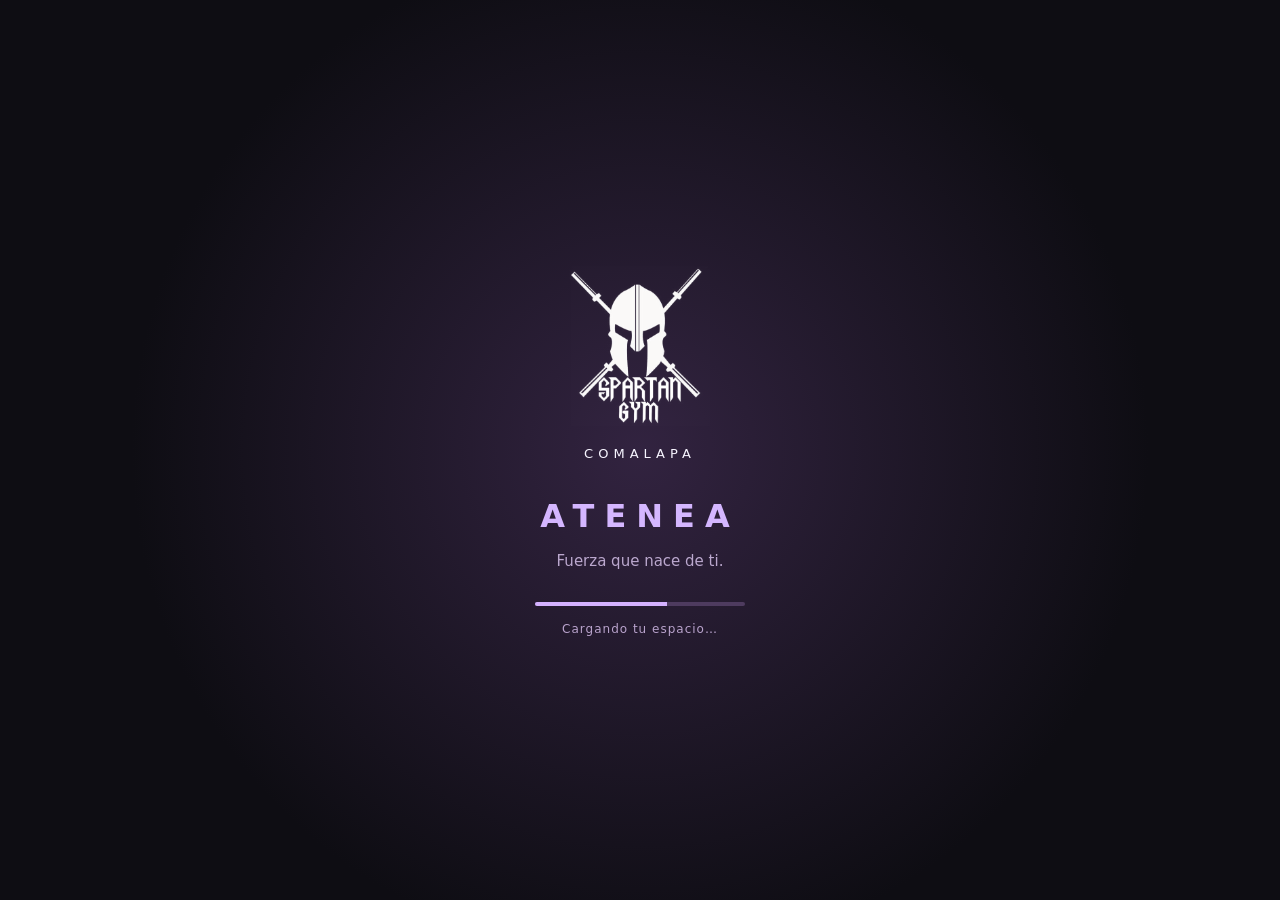
==== atenea/actualizar.html @ c465d32f "Corregir actualización de ATENEA instalada y agregar acceso de recuperación sin borrar progreso" ====
<!doctype html><html lang="es"><meta charset="utf-8"><meta name="viewport" content="width=device-width,initial-scale=1"><meta name="theme-color" content="#111117"><title>Actualizar ATENEA</title>
<style>body{margin:0;min-height:100vh;display:grid;place-items:center;background:#111117;color:#f4edff;font:18px system-ui}main{max-width:440px;padding:32px}h1{font-size:32px}p{line-height:1.6;color:#cfc4df}button,a{display:block;padding:20px;border:0;border-radius:20px;background:#cfb8ff;color:#21172f;font:700 20px system-ui;text-align:center;text-decoration:none}small{display:block;margin-top:24px;color:#a99abb}</style>
<main><h1>Actualizando ATENEA</h1><p id="status">Preparando los ejercicios y las variantes sin máquina… Tus registros se conservan.</p><button id="retry" hidden>Reintentar</button><small>SPARTAN GYM · COMALAPA · v3.1</small></main>
<script>
async function update(){
 const status=document.getElementById('status'),retry=document.getElementById('retry');retry.hidden=true;
 try{
  const base=new URL('./',location.href);
  const check=await fetch(new URL('index.html?comprobar='+Date.now(),base),{cache:'no-store'});
  if(!check.ok||!(await check.text()).includes('v=3.1'))throw Error('La actualización todavía no está disponible. Probá nuevamente.');
  if('serviceWorker'in navigator){
   const regs=await navigator.serviceWorker.getRegistrations();
   await Promise.all(regs.filter(r=>r.scope===base.href).map(r=>r.unregister()));
  }
  if('caches'in window){const names=await caches.keys();await Promise.all(names.filter(n=>n.startsWith('atenea-')).map(n=>caches.delete(n)));}
  status.textContent='Actualización lista. Entrando a ATENEA…';
  location.replace(new URL('index.html?actualizada=3.1&ts='+Date.now()+'#home',base).href);
 }catch(e){status.textContent='No se pudo completar: '+e.message+' Tus registros siguen guardados.';retry.hidden=false;}
}
document.getElementById('retry').onclick=update;update();
</script></html>
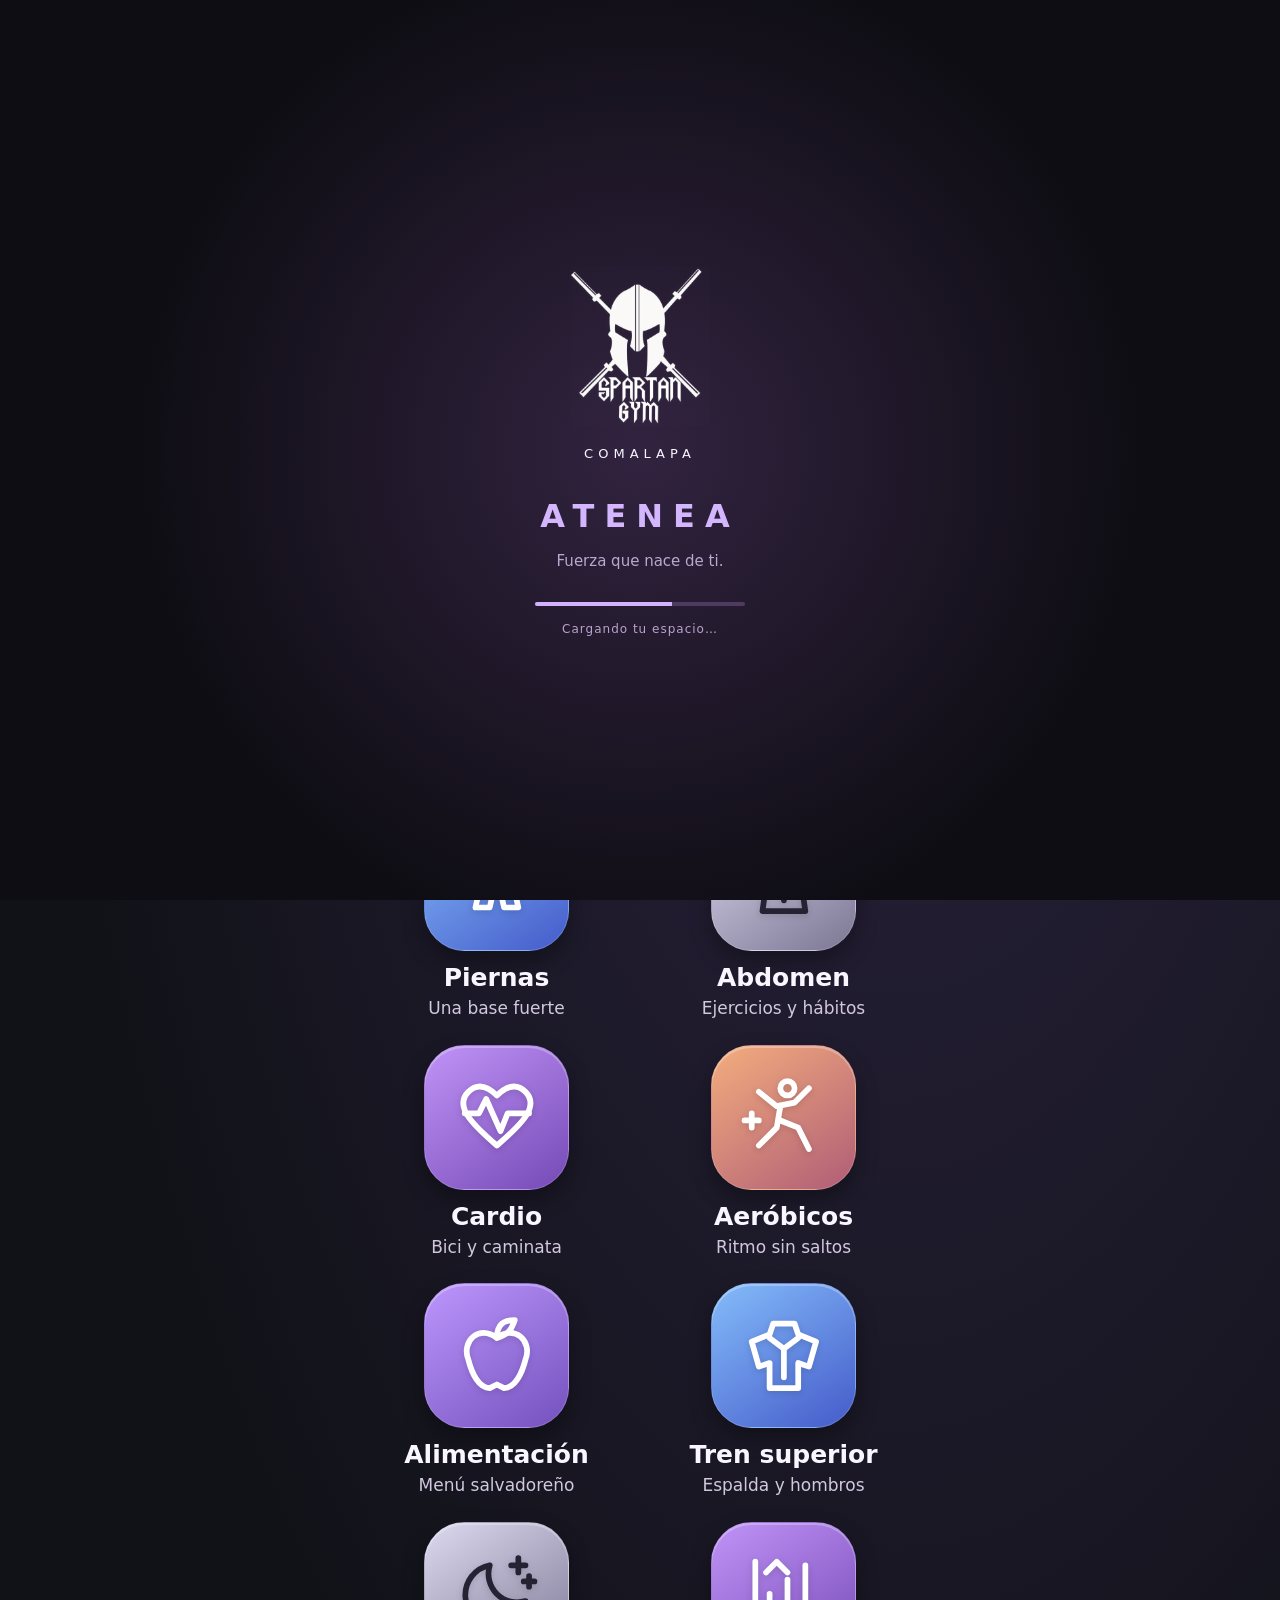
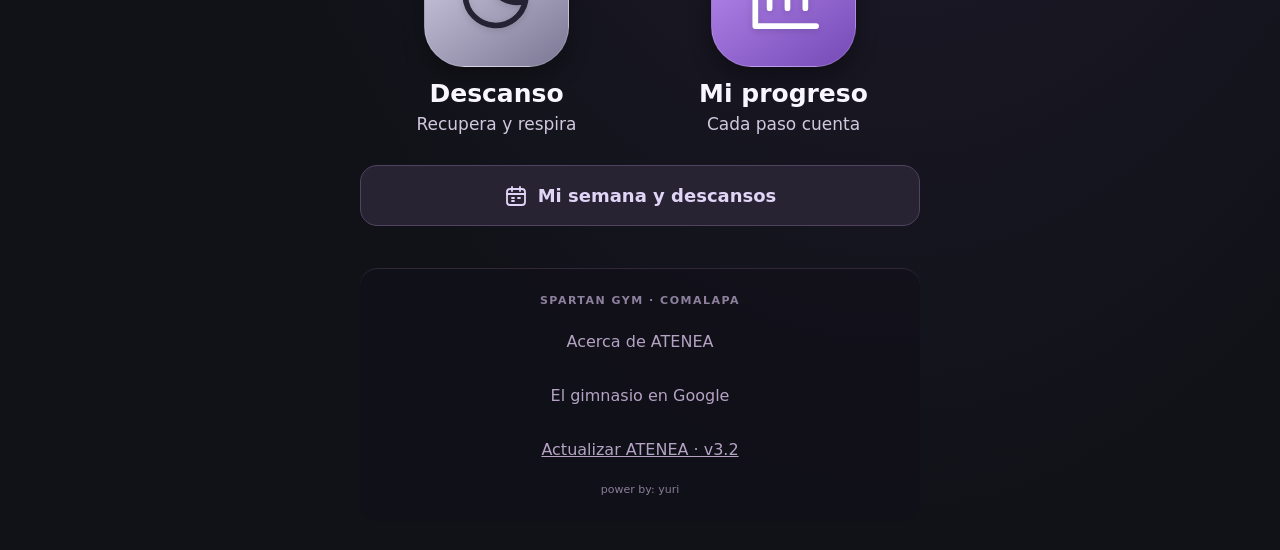
==== commit 68dddfda: "ATENEA 3.2: sustituir 25 esquemas por GIF y fotos de referencia" ====
--- a/atenea/actualizar.html
+++ b/atenea/actualizar.html
@@ -1,20 +1,20 @@
 <!doctype html><html lang="es"><meta charset="utf-8"><meta name="viewport" content="width=device-width,initial-scale=1"><meta name="theme-color" content="#111117"><title>Actualizar ATENEA</title>
 <style>body{margin:0;min-height:100vh;display:grid;place-items:center;background:#111117;color:#f4edff;font:18px system-ui}main{max-width:440px;padding:32px}h1{font-size:32px}p{line-height:1.6;color:#cfc4df}button,a{display:block;padding:20px;border:0;border-radius:20px;background:#cfb8ff;color:#21172f;font:700 20px system-ui;text-align:center;text-decoration:none}small{display:block;margin-top:24px;color:#a99abb}</style>
-<main><h1>Actualizando ATENEA</h1><p id="status">Preparando los ejercicios y las variantes sin máquina… Tus registros se conservan.</p><button id="retry" hidden>Reintentar</button><small>SPARTAN GYM · COMALAPA · v3.1</small></main>
+<main><h1>Actualizando ATENEA</h1><p id="status">Preparando los ejercicios y las variantes sin máquina… Tus registros se conservan.</p><button id="retry" hidden>Reintentar</button><small>SPARTAN GYM · COMALAPA · v3.2</small></main>
 <script>
 async function update(){
  const status=document.getElementById('status'),retry=document.getElementById('retry');retry.hidden=true;
  try{
   const base=new URL('./',location.href);
   const check=await fetch(new URL('index.html?comprobar='+Date.now(),base),{cache:'no-store'});
-  if(!check.ok||!(await check.text()).includes('v=3.1'))throw Error('La actualización todavía no está disponible. Probá nuevamente.');
+  if(!check.ok||!(await check.text()).includes('v=3.2'))throw Error('La actualización todavía no está disponible. Probá nuevamente.');
   if('serviceWorker'in navigator){
    const regs=await navigator.serviceWorker.getRegistrations();
    await Promise.all(regs.filter(r=>r.scope===base.href).map(r=>r.unregister()));
   }
   if('caches'in window){const names=await caches.keys();await Promise.all(names.filter(n=>n.startsWith('atenea-')).map(n=>caches.delete(n)));}
   status.textContent='Actualización lista. Entrando a ATENEA…';
-  location.replace(new URL('index.html?actualizada=3.1&ts='+Date.now()+'#home',base).href);
+  location.replace(new URL('index.html?actualizada=3.2&ts='+Date.now()+'#home',base).href);
  }catch(e){status.textContent='No se pudo completar: '+e.message+' Tus registros siguen guardados.';retry.hidden=false;}
 }
 document.getElementById('retry').onclick=update;update();
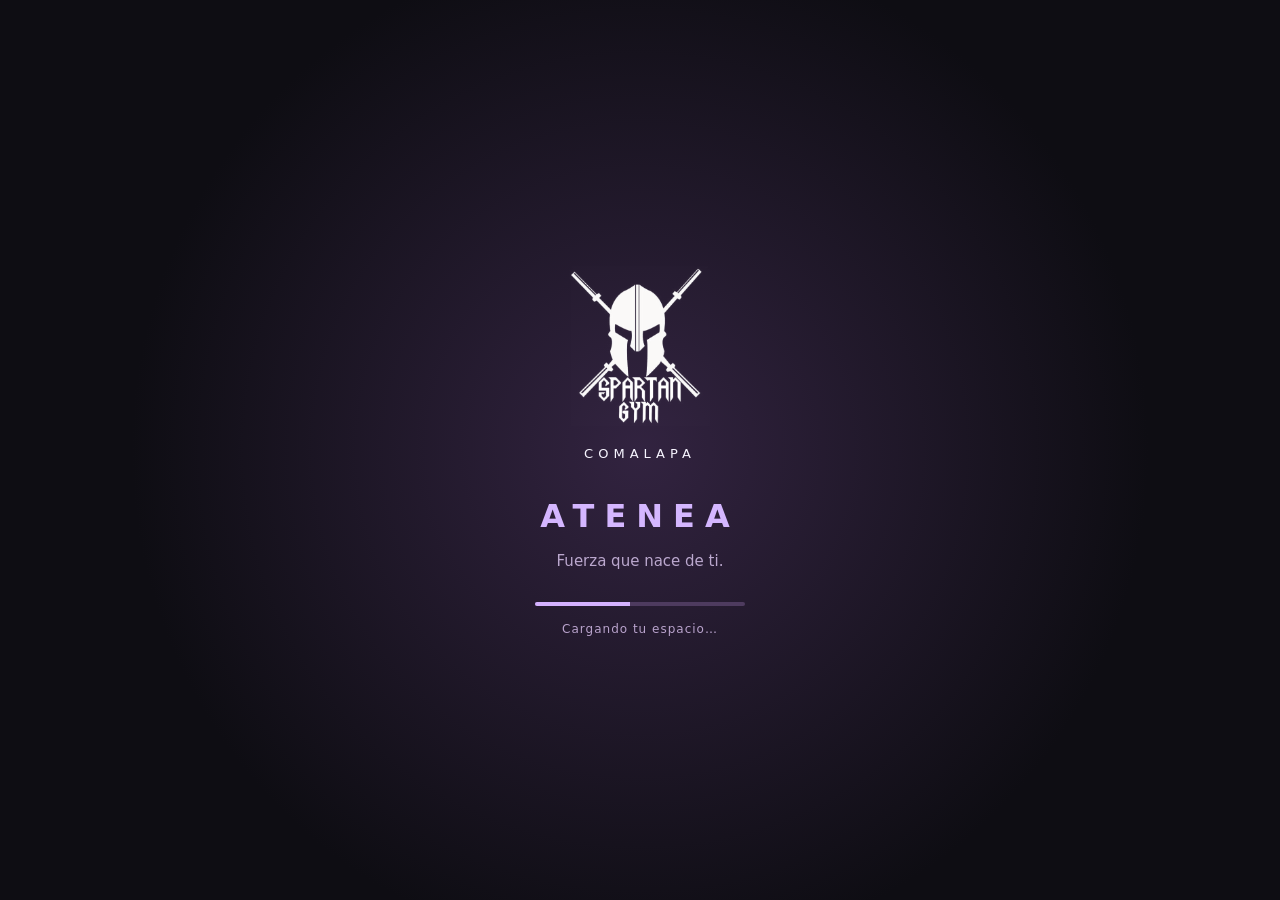
==== commit 73ad477f: "ATENEA: video y foto del usuario para puente de glúteos en máquina" ====
--- a/atenea/actualizar.html
+++ b/atenea/actualizar.html
@@ -1,20 +1,20 @@
 <!doctype html><html lang="es"><meta charset="utf-8"><meta name="viewport" content="width=device-width,initial-scale=1"><meta name="theme-color" content="#111117"><title>Actualizar ATENEA</title>
 <style>body{margin:0;min-height:100vh;display:grid;place-items:center;background:#111117;color:#f4edff;font:18px system-ui}main{max-width:440px;padding:32px}h1{font-size:32px}p{line-height:1.6;color:#cfc4df}button,a{display:block;padding:20px;border:0;border-radius:20px;background:#cfb8ff;color:#21172f;font:700 20px system-ui;text-align:center;text-decoration:none}small{display:block;margin-top:24px;color:#a99abb}</style>
-<main><h1>Actualizando ATENEA</h1><p id="status">Preparando los ejercicios y las variantes sin máquina… Tus registros se conservan.</p><button id="retry" hidden>Reintentar</button><small>SPARTAN GYM · COMALAPA · v3.2</small></main>
+<main><h1>Actualizando ATENEA</h1><p id="status">Preparando los ejercicios y las variantes sin máquina… Tus registros se conservan.</p><button id="retry" hidden>Reintentar</button><small>SPARTAN GYM · COMALAPA · v3.3</small></main>
 <script>
 async function update(){
  const status=document.getElementById('status'),retry=document.getElementById('retry');retry.hidden=true;
  try{
   const base=new URL('./',location.href);
   const check=await fetch(new URL('index.html?comprobar='+Date.now(),base),{cache:'no-store'});
-  if(!check.ok||!(await check.text()).includes('v=3.2'))throw Error('La actualización todavía no está disponible. Probá nuevamente.');
+  if(!check.ok||!(await check.text()).includes('v=3.3'))throw Error('La actualización todavía no está disponible. Probá nuevamente.');
   if('serviceWorker'in navigator){
    const regs=await navigator.serviceWorker.getRegistrations();
    await Promise.all(regs.filter(r=>r.scope===base.href).map(r=>r.unregister()));
   }
   if('caches'in window){const names=await caches.keys();await Promise.all(names.filter(n=>n.startsWith('atenea-')).map(n=>caches.delete(n)));}
   status.textContent='Actualización lista. Entrando a ATENEA…';
-  location.replace(new URL('index.html?actualizada=3.2&ts='+Date.now()+'#home',base).href);
+  location.replace(new URL('index.html?actualizada=3.3&ts='+Date.now()+'#home',base).href);
  }catch(e){status.textContent='No se pudo completar: '+e.message+' Tus registros siguen guardados.';retry.hidden=false;}
 }
 document.getElementById('retry').onclick=update;update();
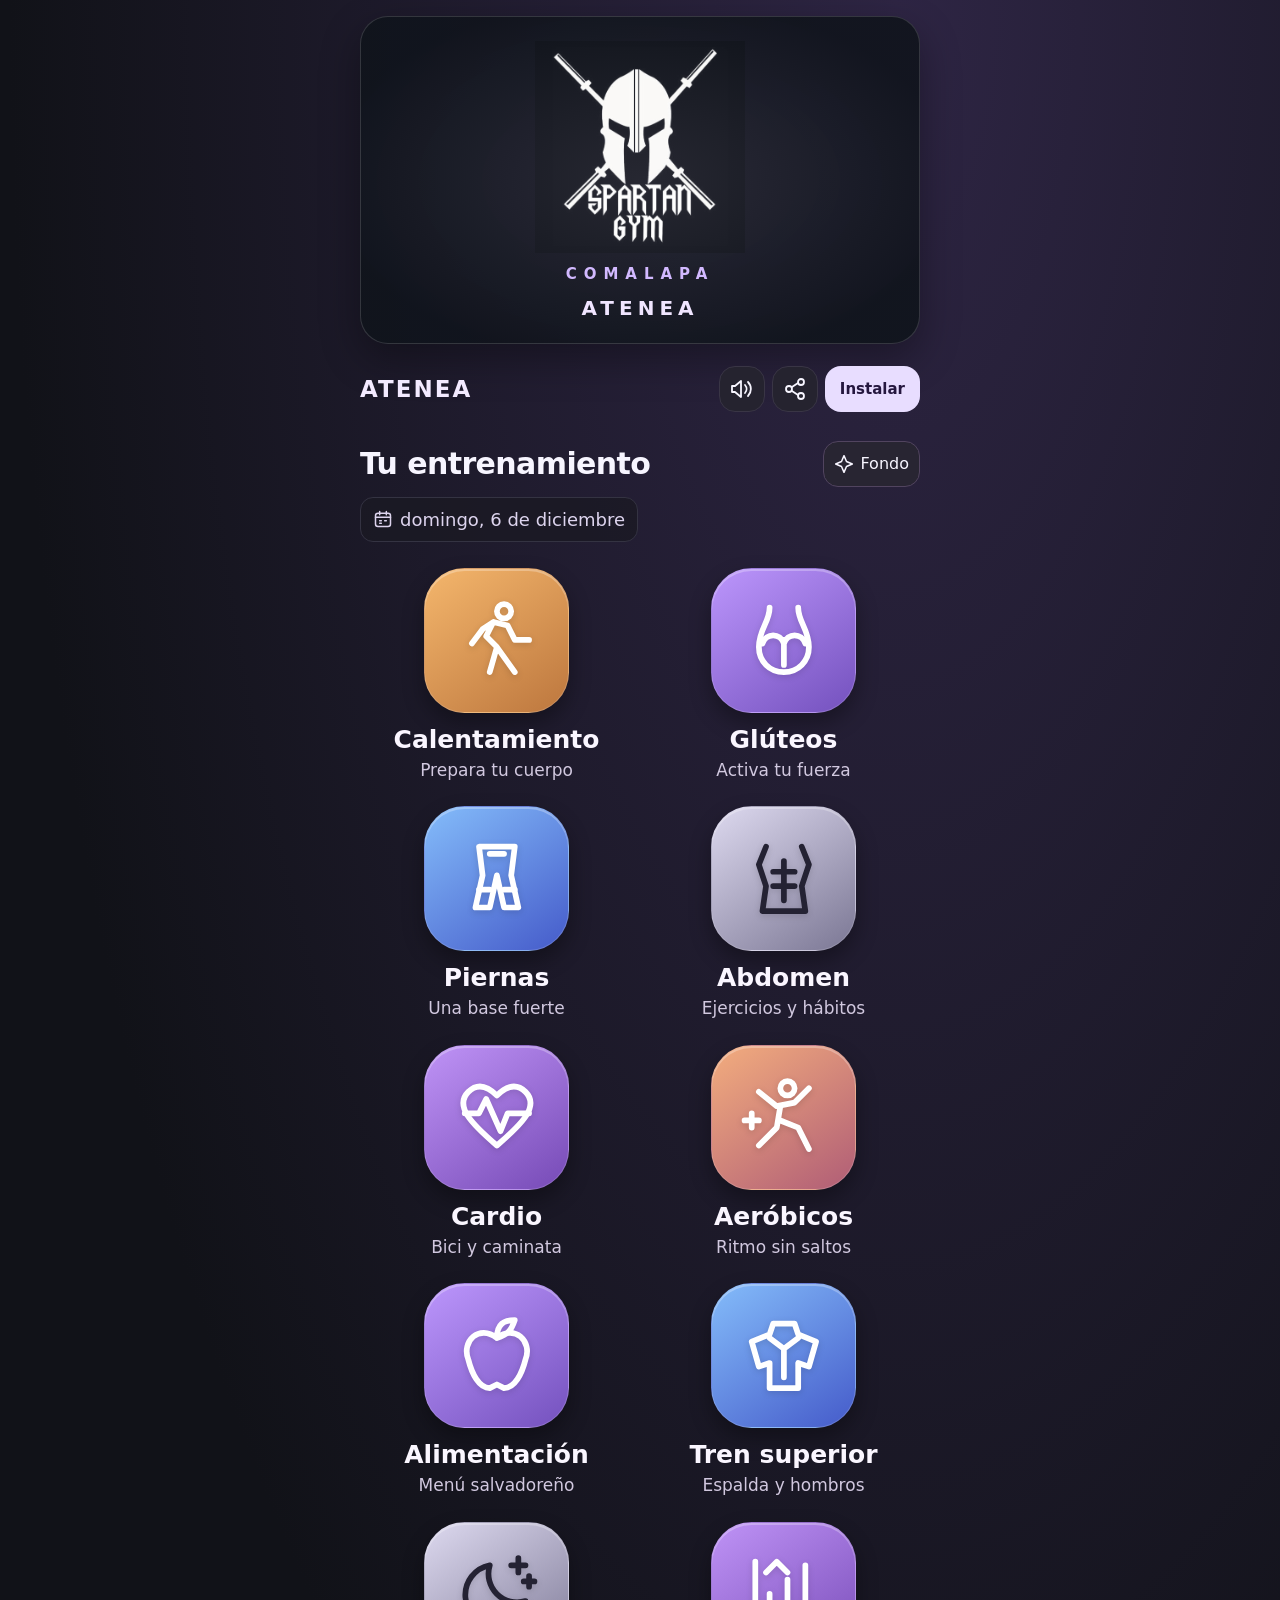
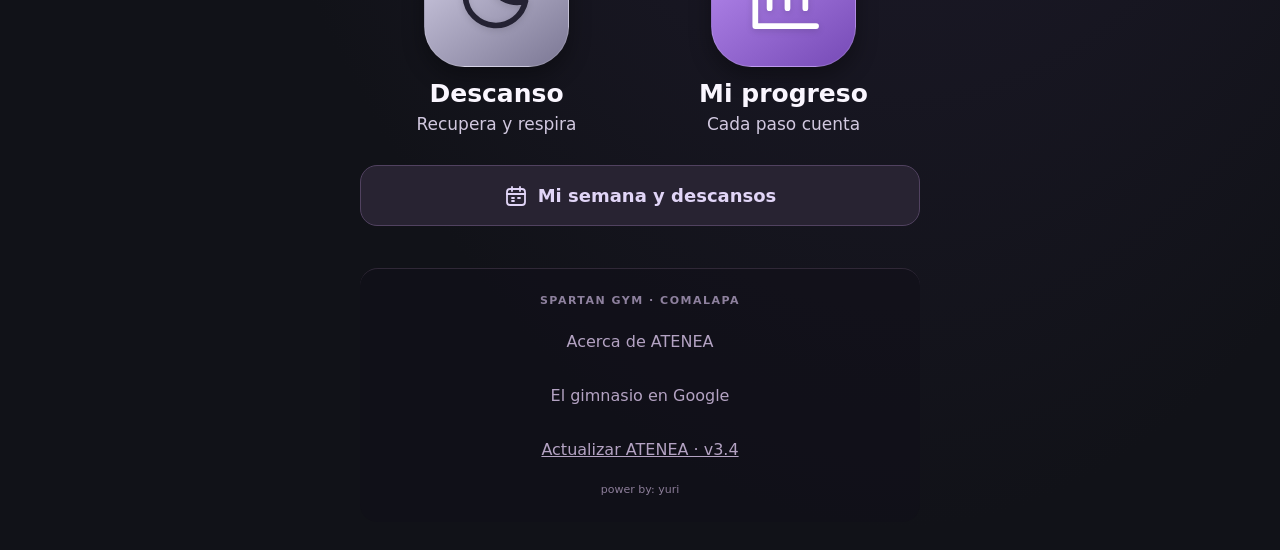
==== commit ecdae9b1: "Fix ATENEA mobile media height and keep exercise navigation visible" ====
--- a/atenea/actualizar.html
+++ b/atenea/actualizar.html
@@ -1,20 +1,20 @@
 <!doctype html><html lang="es"><meta charset="utf-8"><meta name="viewport" content="width=device-width,initial-scale=1"><meta name="theme-color" content="#111117"><title>Actualizar ATENEA</title>
 <style>body{margin:0;min-height:100vh;display:grid;place-items:center;background:#111117;color:#f4edff;font:18px system-ui}main{max-width:440px;padding:32px}h1{font-size:32px}p{line-height:1.6;color:#cfc4df}button,a{display:block;padding:20px;border:0;border-radius:20px;background:#cfb8ff;color:#21172f;font:700 20px system-ui;text-align:center;text-decoration:none}small{display:block;margin-top:24px;color:#a99abb}</style>
-<main><h1>Actualizando ATENEA</h1><p id="status">Preparando los ejercicios y las variantes sin máquina… Tus registros se conservan.</p><button id="retry" hidden>Reintentar</button><small>SPARTAN GYM · COMALAPA · v3.3</small></main>
+<main><h1>Actualizando ATENEA</h1><p id="status">Preparando los ejercicios y las variantes sin máquina… Tus registros se conservan.</p><button id="retry" hidden>Reintentar</button><small>SPARTAN GYM · COMALAPA · v3.4</small></main>
 <script>
 async function update(){
  const status=document.getElementById('status'),retry=document.getElementById('retry');retry.hidden=true;
  try{
   const base=new URL('./',location.href);
   const check=await fetch(new URL('index.html?comprobar='+Date.now(),base),{cache:'no-store'});
-  if(!check.ok||!(await check.text()).includes('v=3.3'))throw Error('La actualización todavía no está disponible. Probá nuevamente.');
+  if(!check.ok||!(await check.text()).includes('v=3.4'))throw Error('La actualización todavía no está disponible. Probá nuevamente.');
   if('serviceWorker'in navigator){
    const regs=await navigator.serviceWorker.getRegistrations();
    await Promise.all(regs.filter(r=>r.scope===base.href).map(r=>r.unregister()));
   }
   if('caches'in window){const names=await caches.keys();await Promise.all(names.filter(n=>n.startsWith('atenea-')).map(n=>caches.delete(n)));}
   status.textContent='Actualización lista. Entrando a ATENEA…';
-  location.replace(new URL('index.html?actualizada=3.3&ts='+Date.now()+'#home',base).href);
+  location.replace(new URL('index.html?actualizada=3.4&ts='+Date.now()+'#home',base).href);
  }catch(e){status.textContent='No se pudo completar: '+e.message+' Tus registros siguen guardados.';retry.hidden=false;}
 }
 document.getElementById('retry').onclick=update;update();
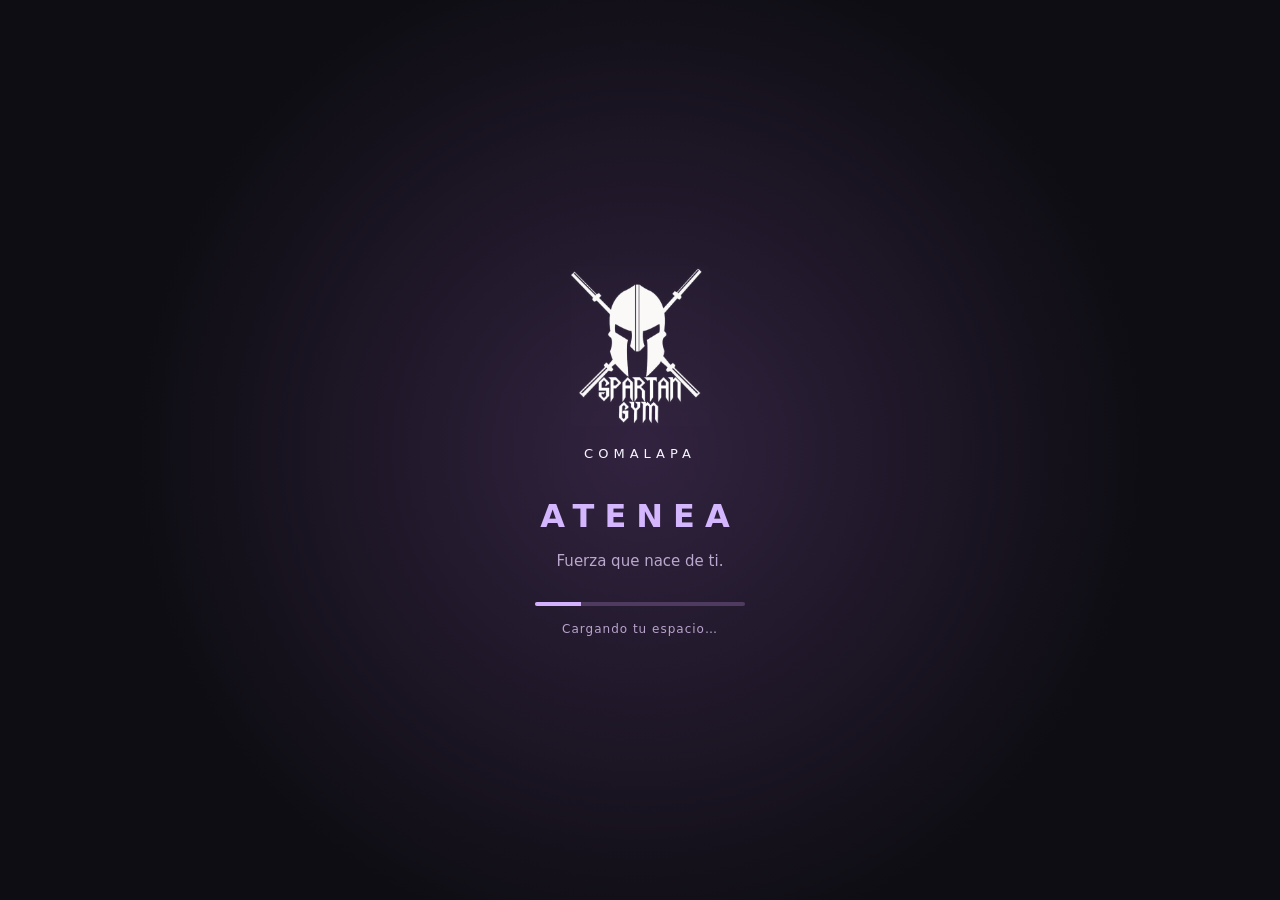
==== commit 4ab75c7a: "Replace ATENEA menu icons with supplied crystal artwork" ====
--- a/atenea/actualizar.html
+++ b/atenea/actualizar.html
@@ -1,20 +1,20 @@
 <!doctype html><html lang="es"><meta charset="utf-8"><meta name="viewport" content="width=device-width,initial-scale=1"><meta name="theme-color" content="#111117"><title>Actualizar ATENEA</title>
 <style>body{margin:0;min-height:100vh;display:grid;place-items:center;background:#111117;color:#f4edff;font:18px system-ui}main{max-width:440px;padding:32px}h1{font-size:32px}p{line-height:1.6;color:#cfc4df}button,a{display:block;padding:20px;border:0;border-radius:20px;background:#cfb8ff;color:#21172f;font:700 20px system-ui;text-align:center;text-decoration:none}small{display:block;margin-top:24px;color:#a99abb}</style>
-<main><h1>Actualizando ATENEA</h1><p id="status">Preparando los ejercicios y las variantes sin máquina… Tus registros se conservan.</p><button id="retry" hidden>Reintentar</button><small>SPARTAN GYM · COMALAPA · v3.4</small></main>
+<main><h1>Actualizando ATENEA</h1><p id="status">Preparando los ejercicios y las variantes sin máquina… Tus registros se conservan.</p><button id="retry" hidden>Reintentar</button><small>SPARTAN GYM · COMALAPA · v3.5</small></main>
 <script>
 async function update(){
  const status=document.getElementById('status'),retry=document.getElementById('retry');retry.hidden=true;
  try{
   const base=new URL('./',location.href);
   const check=await fetch(new URL('index.html?comprobar='+Date.now(),base),{cache:'no-store'});
-  if(!check.ok||!(await check.text()).includes('v=3.4'))throw Error('La actualización todavía no está disponible. Probá nuevamente.');
+  if(!check.ok||!(await check.text()).includes('v=3.5'))throw Error('La actualización todavía no está disponible. Probá nuevamente.');
   if('serviceWorker'in navigator){
    const regs=await navigator.serviceWorker.getRegistrations();
    await Promise.all(regs.filter(r=>r.scope===base.href).map(r=>r.unregister()));
   }
   if('caches'in window){const names=await caches.keys();await Promise.all(names.filter(n=>n.startsWith('atenea-')).map(n=>caches.delete(n)));}
   status.textContent='Actualización lista. Entrando a ATENEA…';
-  location.replace(new URL('index.html?actualizada=3.4&ts='+Date.now()+'#home',base).href);
+  location.replace(new URL('index.html?actualizada=3.5&ts='+Date.now()+'#home',base).href);
  }catch(e){status.textContent='No se pudo completar: '+e.message+' Tus registros siguen guardados.';retry.hidden=false;}
 }
 document.getElementById('retry').onclick=update;update();
